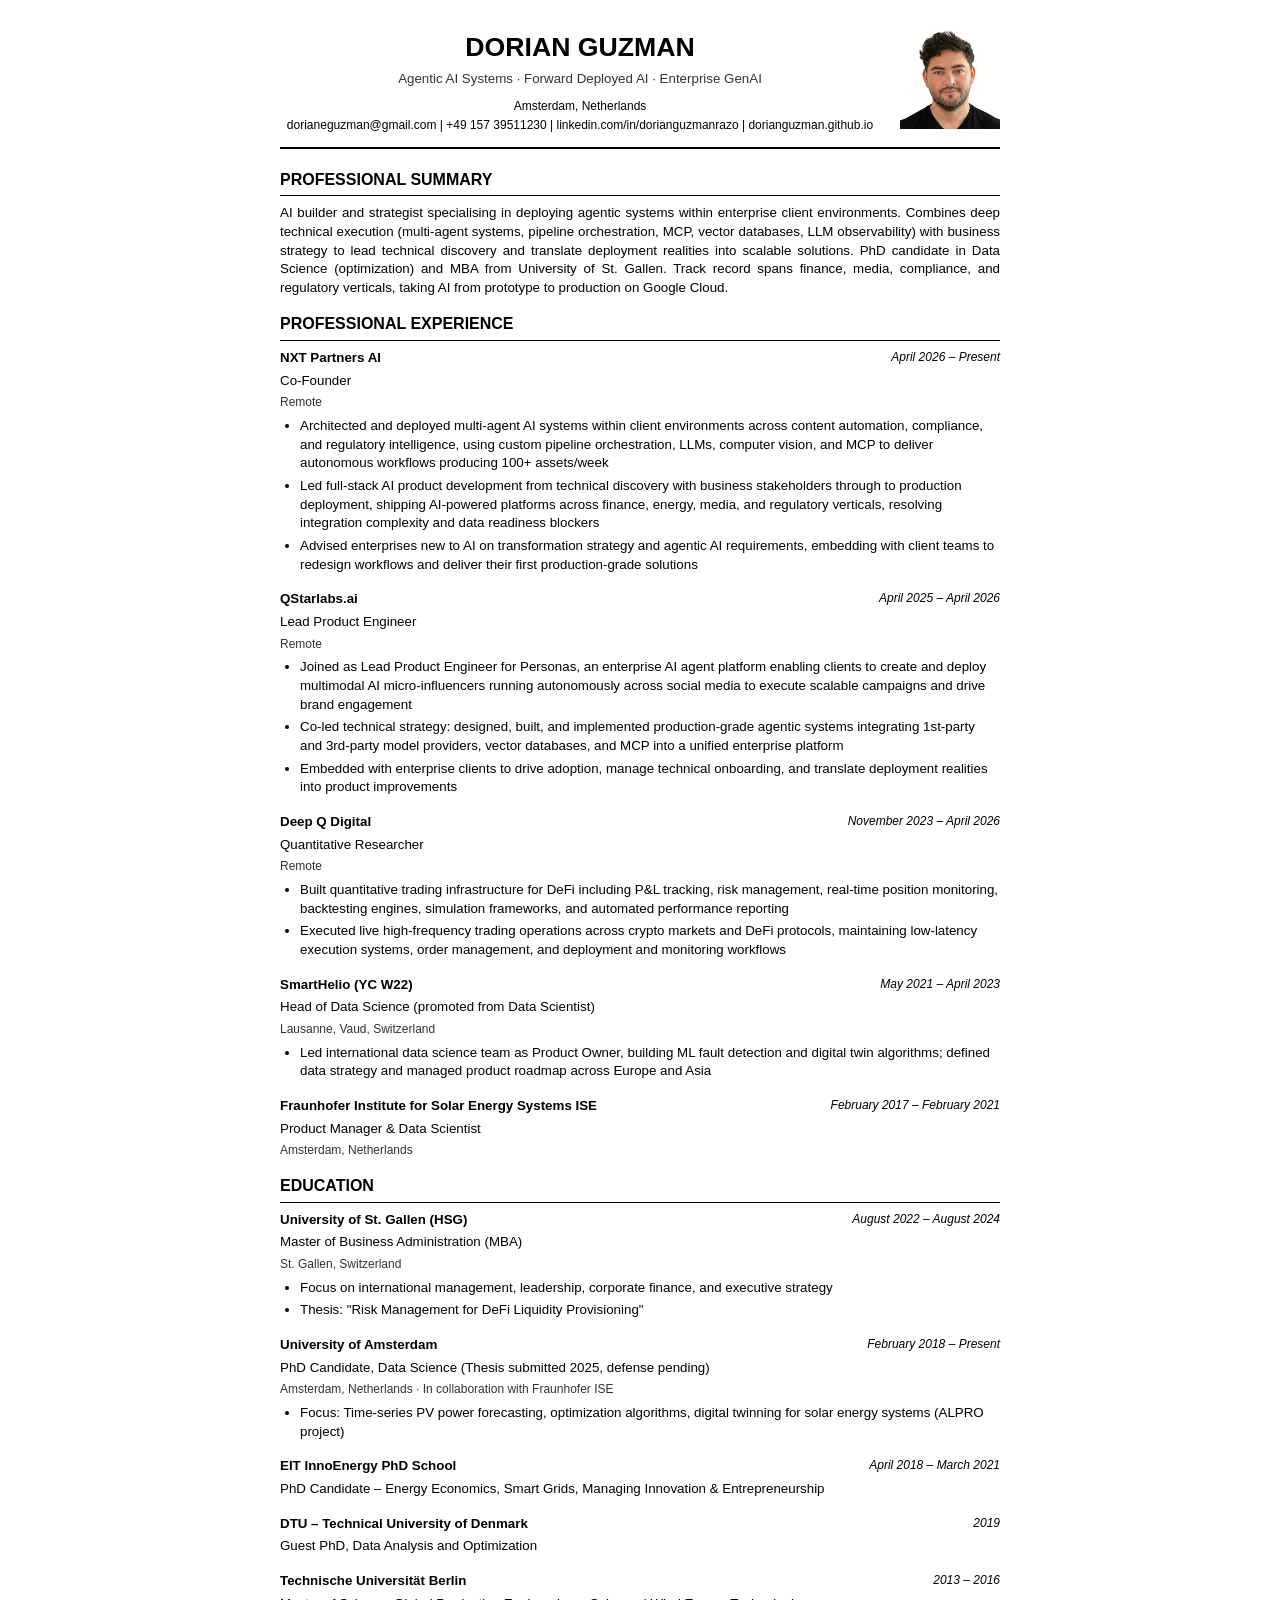
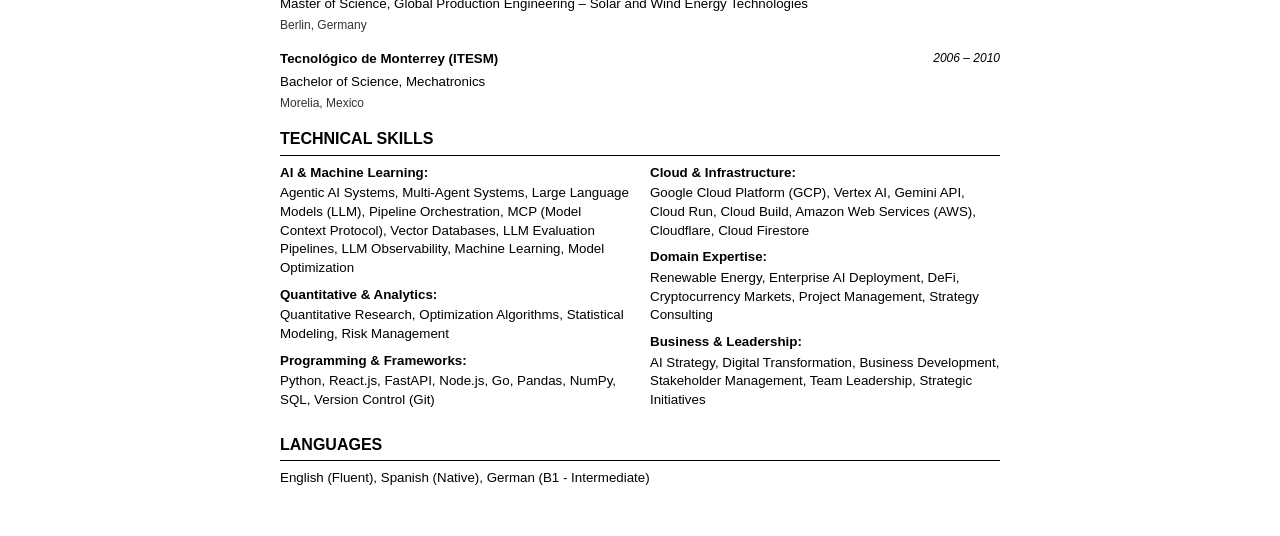
==== assets/CV_Amsterdam/cv-template.html @ 6118e619 "cv: update CV_Amsterdam locations from Freiburg/Germany to Amsterdam/Netherlands" ====
<!DOCTYPE html>
<html lang="en">
<head>
    <meta charset="UTF-8">
    <meta name="viewport" content="width=device-width, initial-scale=1.0">
    <title>Dorian Guzman - CV</title>
    <style>
        /* ATS-Optimized Styles - Simple, Clean, Parseable */
        * {
            margin: 0;
            padding: 0;
            box-sizing: border-box;
        }

        body {
            font-family: Arial, Helvetica, sans-serif;
            font-size: 10pt;
            line-height: 1.4;
            color: #000000;
            background: #ffffff;
            max-width: 8.5in;
            margin: 0 auto;
            padding: 0.3in 0.5in 0.5in 0.5in;
        }

        /* Header */
        .header {
            position: relative;
            text-align: center;
            margin-bottom: 20px;
            border-bottom: 2px solid #000000;
            padding-bottom: 10px;
            min-height: 120px;
        }

        .profile-photo {
            position: absolute;
            right: 0;
            top: 0;
            width: 100px;
            height: 100px;
            object-fit: cover;
        }

        .name {
            font-size: 20pt;
            font-weight: bold;
            margin-bottom: 4px;
            padding-right: 120px;
        }

        .title-line {
            font-size: 10pt;
            color: #333333;
            margin-bottom: 8px;
            padding-right: 120px;
        }

        .contact {
            font-size: 9pt;
            line-height: 1.6;
            padding-right: 120px;
        }

        .contact a {
            color: #000000;
            text-decoration: none;
        }

        /* Section Headings */
        h2 {
            font-size: 12pt;
            font-weight: bold;
            text-transform: uppercase;
            margin-top: 16px;
            margin-bottom: 8px;
            border-bottom: 1px solid #000000;
            padding-bottom: 4px;
        }

        /* Summary */
        .summary {
            margin-bottom: 16px;
            text-align: justify;
        }

        /* Experience & Education Entries */
        .entry {
            margin-bottom: 16px;
        }

        .entry-header {
            display: flex;
            justify-content: space-between;
            margin-bottom: 4px;
        }

        .company, .school {
            font-weight: bold;
            font-size: 10pt;
        }

        .dates {
            font-style: italic;
            font-size: 9pt;
        }

        .title, .degree {
            font-size: 10pt;
            margin-bottom: 4px;
        }

        .location {
            font-size: 9pt;
            color: #333333;
            margin-bottom: 6px;
        }

        /* Bullet Points */
        ul {
            margin-left: 20px;
            margin-top: 4px;
        }

        li {
            margin-bottom: 4px;
        }

        /* Skills */
        .skills-list {
            columns: 2;
            column-gap: 20px;
        }

        .skill-category {
            margin-bottom: 8px;
            break-inside: avoid;
        }

        .skill-category strong {
            display: block;
            margin-bottom: 2px;
        }

        /* Publications */
        .publication {
            margin-bottom: 8px;
            text-align: justify;
        }

        /* Print Optimization - Match Screen Rendering Exactly */
        @media print {
            * {
                -webkit-print-color-adjust: exact !important;
                print-color-adjust: exact !important;
            }

            /* Keep exact same dimensions as screen */
            body {
                padding: 0 0.02in 0.5in 0.02in !important;  /* top 0.05in, right 0.02in, bottom 0.5in, left 0.02in */
                margin: 0 !important;
                max-width: 8.5in !important;
            }

            /* Prevent page breaks inside important sections */
            .entry, .skill-category, .header {
                page-break-inside: avoid;
                break-inside: avoid;
            }

            h2 {
                page-break-after: avoid;
            }

            /* Ensure images print */
            img {
                max-width: 100%;
            }

            /* Remove any links underlines in print */
            a {
                text-decoration: none !important;
            }
        }

    </style>
</head>
<body>

<!-- Header -->
<div class="header">
    <img src="../images/profile.png" alt="Dorian Guzman" class="profile-photo">
    <div class="name">DORIAN GUZMAN</div>
    <div class="title-line">Agentic AI Systems · Forward Deployed AI · Enterprise GenAI</div>
    <div class="contact">
        Amsterdam, Netherlands<br>
        <a href="mailto:dorianeguzman@gmail.com">dorianeguzman@gmail.com</a> |
        +49 157 39511230 |
        <a href="https://linkedin.com/in/dorianguzmanrazo">linkedin.com/in/dorianguzmanrazo</a> |
        <a href="https://dorianguzman.github.io">dorianguzman.github.io</a>
    </div>
</div>

<!-- Professional Summary -->
<h2>Professional Summary</h2>
<div class="summary">
AI builder and strategist specialising in deploying agentic systems within enterprise client environments. Combines deep technical execution (multi-agent systems, pipeline orchestration, MCP, vector databases, LLM observability) with business strategy to lead technical discovery and translate deployment realities into scalable solutions. PhD candidate in Data Science (optimization) and MBA from University of St. Gallen. Track record spans finance, media, compliance, and regulatory verticals, taking AI from prototype to production on Google Cloud.
</div>

<!-- Experience -->
<h2>Professional Experience</h2>

<div class="entry">
    <div class="entry-header">
        <div class="company">NXT Partners AI</div>
        <div class="dates">April 2026 – Present</div>
    </div>
    <div class="title">Co-Founder</div>
    <div class="location">Remote</div>
    <ul>
        <li>Architected and deployed multi-agent AI systems within client environments across content automation, compliance, and regulatory intelligence, using custom pipeline orchestration, LLMs, computer vision, and MCP to deliver autonomous workflows producing 100+ assets/week</li>
<li>Led full-stack AI product development from technical discovery with business stakeholders through to production deployment, shipping AI-powered platforms across finance, energy, media, and regulatory verticals, resolving integration complexity and data readiness blockers</li>
        <li>Advised enterprises new to AI on transformation strategy and agentic AI requirements, embedding with client teams to redesign workflows and deliver their first production-grade solutions</li>
    </ul>
</div>

<div class="entry">
    <div class="entry-header">
        <div class="company">QStarlabs.ai</div>
        <div class="dates">April 2025 – April 2026</div>
    </div>
    <div class="title">Lead Product Engineer</div>
    <div class="location">Remote</div>
    <ul>
        <li>Joined as Lead Product Engineer for Personas, an enterprise AI agent platform enabling clients to create and deploy multimodal AI micro-influencers running autonomously across social media to execute scalable campaigns and drive brand engagement</li>
        <li>Co-led technical strategy: designed, built, and implemented production-grade agentic systems integrating 1st-party and 3rd-party model providers, vector databases, and MCP into a unified enterprise platform</li>
        <li>Embedded with enterprise clients to drive adoption, manage technical onboarding, and translate deployment realities into product improvements</li>
    </ul>
</div>

<div class="entry">
    <div class="entry-header">
        <div class="company">Deep Q Digital</div>
        <div class="dates">November 2023 – April 2026</div>
    </div>
    <div class="title">Quantitative Researcher</div>
    <div class="location">Remote</div>
    <ul>
        <li>Built quantitative trading infrastructure for DeFi including P&L tracking, risk management, real-time position monitoring, backtesting engines, simulation frameworks, and automated performance reporting</li>
        <li>Executed live high-frequency trading operations across crypto markets and DeFi protocols, maintaining low-latency execution systems, order management, and deployment and monitoring workflows</li>
    </ul>
</div>

<div class="entry">
    <div class="entry-header">
        <div class="company">SmartHelio (YC W22)</div>
        <div class="dates">May 2021 – April 2023</div>
    </div>
    <div class="title">Head of Data Science (promoted from Data Scientist)</div>
    <div class="location">Lausanne, Vaud, Switzerland</div>
    <ul>
        <li>Led international data science team as Product Owner, building ML fault detection and digital twin algorithms; defined data strategy and managed product roadmap across Europe and Asia</li>
    </ul>
</div>

<div class="entry">
    <div class="entry-header">
        <div class="company">Fraunhofer Institute for Solar Energy Systems ISE</div>
        <div class="dates">February 2017 – February 2021</div>
    </div>
    <div class="title">Product Manager & Data Scientist</div>
    <div class="location">Amsterdam, Netherlands</div>
</div>

<!-- Education -->
<h2>Education</h2>

<div class="entry">
    <div class="entry-header">
        <div class="school">University of St. Gallen (HSG)</div>
        <div class="dates">August 2022 – August 2024</div>
    </div>
    <div class="degree">Master of Business Administration (MBA)</div>
    <div class="location">St. Gallen, Switzerland</div>
    <ul>
        <li>Focus on international management, leadership, corporate finance, and executive strategy</li>
        <li>Thesis: "Risk Management for DeFi Liquidity Provisioning"</li>
    </ul>
</div>

<div class="entry">
    <div class="entry-header">
        <div class="school">University of Amsterdam</div>
        <div class="dates">February 2018 – Present</div>
    </div>
    <div class="degree">PhD Candidate, Data Science (Thesis submitted 2025, defense pending)</div>
    <div class="location">Amsterdam, Netherlands · In collaboration with Fraunhofer ISE</div>
    <ul>
        <li>Focus: Time-series PV power forecasting, optimization algorithms, digital twinning for solar energy systems (ALPRO project)</li>
    </ul>
</div>

<div class="entry">
    <div class="entry-header">
        <div class="school">EIT InnoEnergy PhD School</div>
        <div class="dates">April 2018 – March 2021</div>
    </div>
    <div class="degree">PhD Candidate – Energy Economics, Smart Grids, Managing Innovation & Entrepreneurship</div>
</div>

<div class="entry">
    <div class="entry-header">
        <div class="school">DTU – Technical University of Denmark</div>
        <div class="dates">2019</div>
    </div>
    <div class="degree">Guest PhD, Data Analysis and Optimization</div>
</div>

<div class="entry">
    <div class="entry-header">
        <div class="school">Technische Universität Berlin</div>
        <div class="dates">2013 – 2016</div>
    </div>
    <div class="degree">Master of Science, Global Production Engineering – Solar and Wind Energy Technologies</div>
    <div class="location">Berlin, Germany</div>
</div>

<div class="entry">
    <div class="entry-header">
        <div class="school">Tecnológico de Monterrey (ITESM)</div>
        <div class="dates">2006 – 2010</div>
    </div>
    <div class="degree">Bachelor of Science, Mechatronics</div>
    <div class="location">Morelia, Mexico</div>
</div>

<!-- Technical Skills -->
<h2>Technical Skills</h2>
<div class="skills-list">
    <div class="skill-category">
        <strong>AI & Machine Learning:</strong> Agentic AI Systems, Multi-Agent Systems, Large Language Models (LLM), Pipeline Orchestration, MCP (Model Context Protocol), Vector Databases, LLM Evaluation Pipelines, LLM Observability, Machine Learning, Model Optimization
    </div>
    <div class="skill-category">
        <strong>Quantitative & Analytics:</strong> Quantitative Research, Optimization Algorithms, Statistical Modeling, Risk Management
    </div>
    <div class="skill-category">
        <strong>Programming & Frameworks:</strong> Python, React.js, FastAPI, Node.js, Go, Pandas, NumPy, SQL, Version Control (Git)
    </div>
    <div class="skill-category">
        <strong>Cloud & Infrastructure:</strong> Google Cloud Platform (GCP), Vertex AI, Gemini API, Cloud Run, Cloud Build, Amazon Web Services (AWS), Cloudflare, Cloud Firestore
    </div>
    <div class="skill-category">
        <strong>Domain Expertise:</strong> Renewable Energy, Enterprise AI Deployment, DeFi, Cryptocurrency Markets, Project Management, Strategy Consulting
    </div>
    <div class="skill-category">
        <strong>Business & Leadership:</strong> AI Strategy, Digital Transformation, Business Development, Stakeholder Management, Team Leadership, Strategic Initiatives
    </div>
</div>

<!-- Languages -->
<h2>Languages</h2>
<p>English (Fluent), Spanish (Native), German (B1 - Intermediate)</p>

</body>
</html>
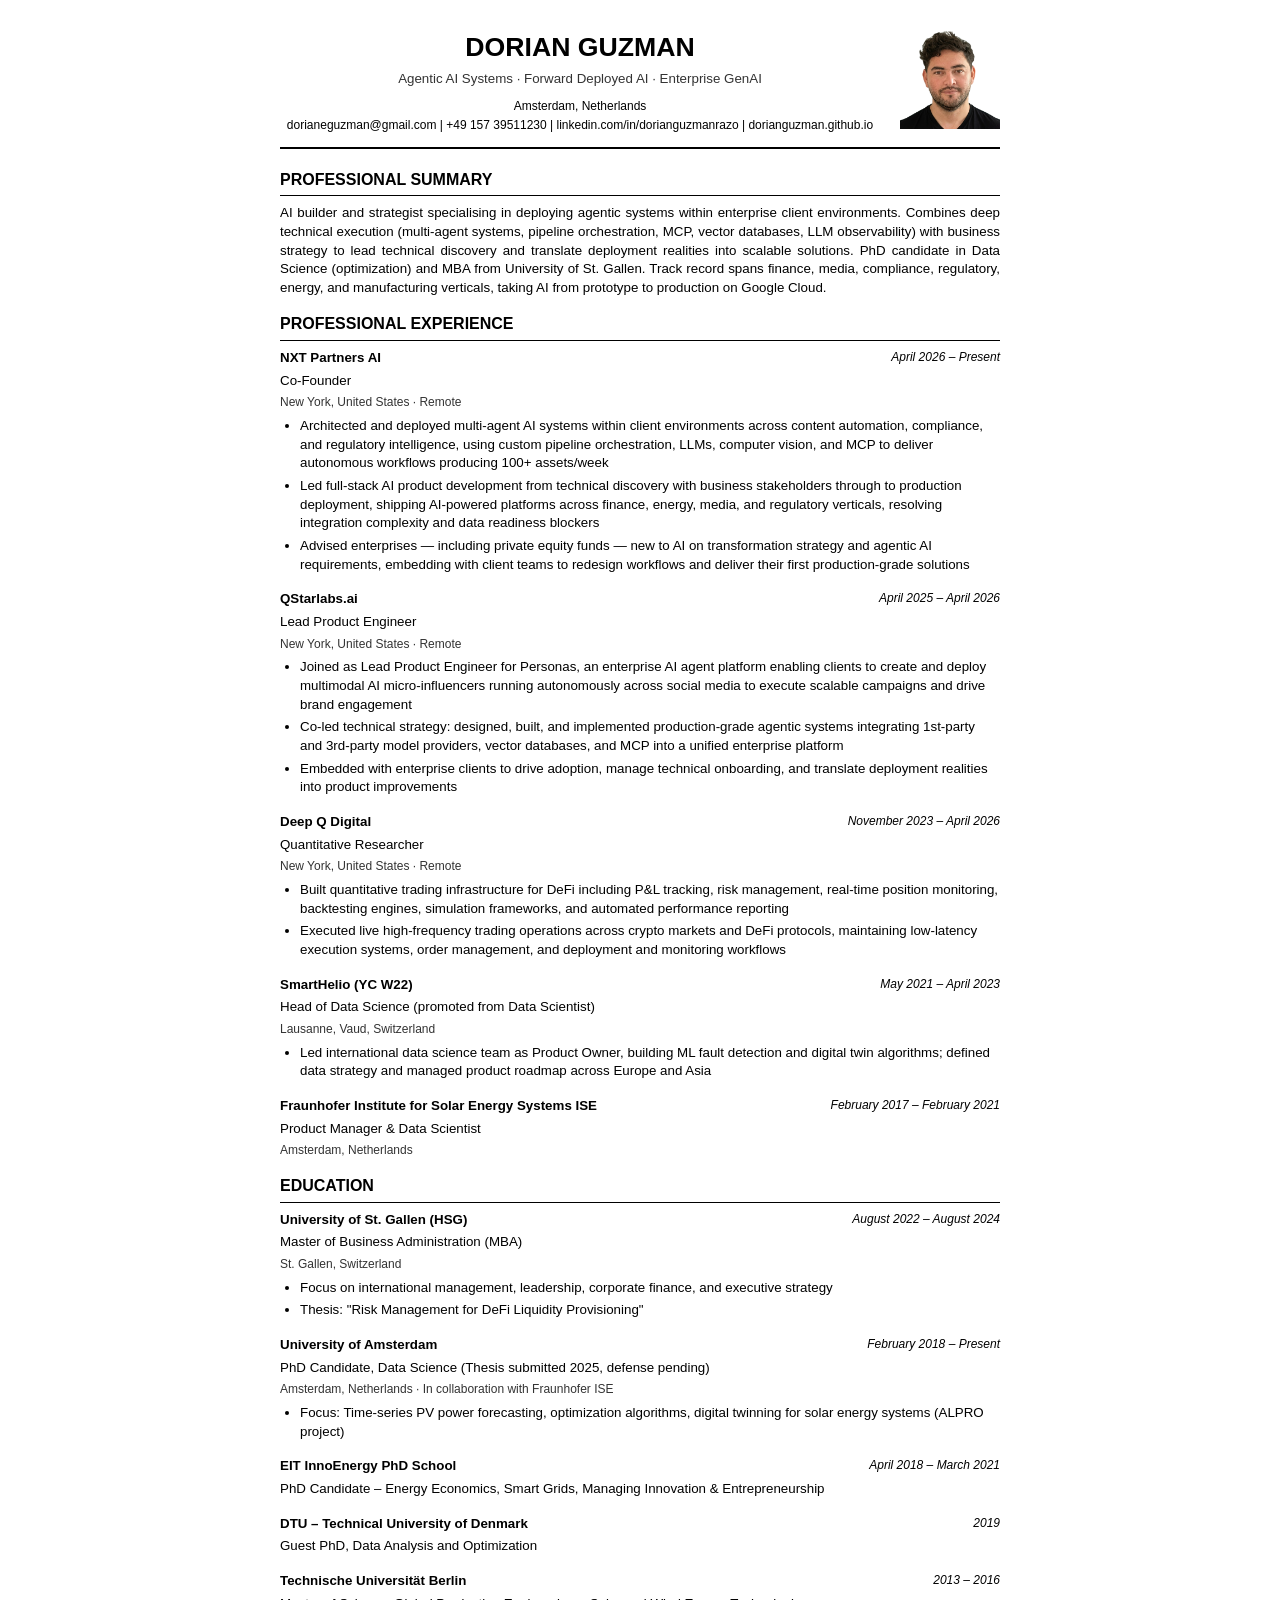
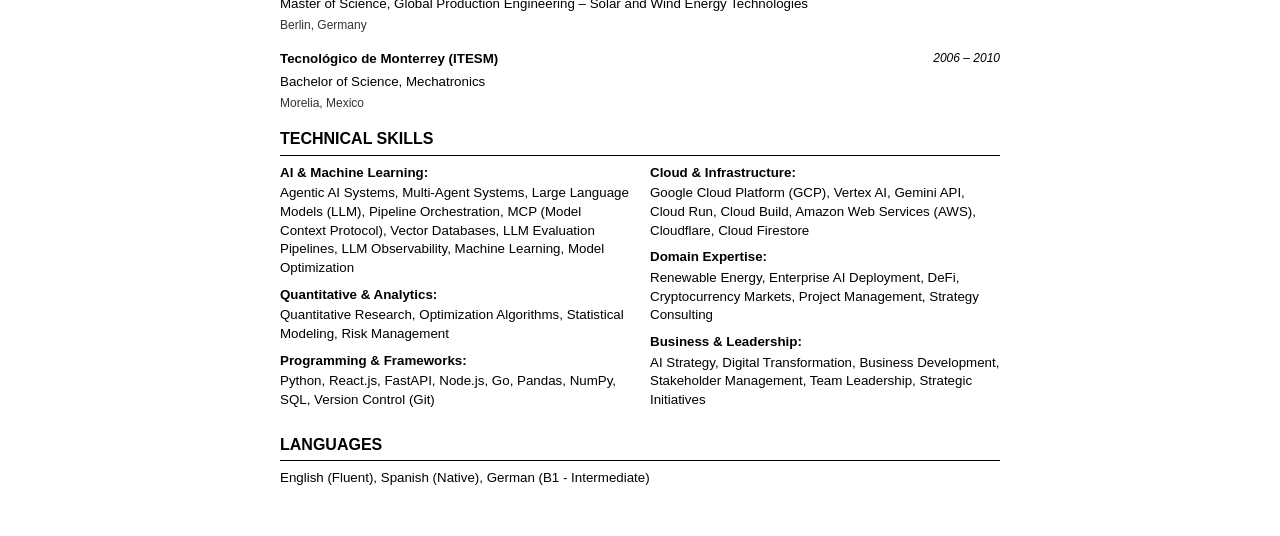
==== commit ee53f13e: "CV: add energy/manufacturing to track record, NY location for last 3 roles, PE mention in advisory b" ====
--- a/assets/CV_Amsterdam/cv-template.html
+++ b/assets/CV_Amsterdam/cv-template.html
@@ -204,7 +204,7 @@
 <!-- Professional Summary -->
 <h2>Professional Summary</h2>
 <div class="summary">
-AI builder and strategist specialising in deploying agentic systems within enterprise client environments. Combines deep technical execution (multi-agent systems, pipeline orchestration, MCP, vector databases, LLM observability) with business strategy to lead technical discovery and translate deployment realities into scalable solutions. PhD candidate in Data Science (optimization) and MBA from University of St. Gallen. Track record spans finance, media, compliance, and regulatory verticals, taking AI from prototype to production on Google Cloud.
+AI builder and strategist specialising in deploying agentic systems within enterprise client environments. Combines deep technical execution (multi-agent systems, pipeline orchestration, MCP, vector databases, LLM observability) with business strategy to lead technical discovery and translate deployment realities into scalable solutions. PhD candidate in Data Science (optimization) and MBA from University of St. Gallen. Track record spans finance, media, compliance, regulatory, energy, and manufacturing verticals, taking AI from prototype to production on Google Cloud.
 </div>
 
 <!-- Experience -->
@@ -216,11 +216,11 @@
         <div class="dates">April 2026 – Present</div>
     </div>
     <div class="title">Co-Founder</div>
-    <div class="location">Remote</div>
+    <div class="location">New York, United States · Remote</div>
     <ul>
         <li>Architected and deployed multi-agent AI systems within client environments across content automation, compliance, and regulatory intelligence, using custom pipeline orchestration, LLMs, computer vision, and MCP to deliver autonomous workflows producing 100+ assets/week</li>
 <li>Led full-stack AI product development from technical discovery with business stakeholders through to production deployment, shipping AI-powered platforms across finance, energy, media, and regulatory verticals, resolving integration complexity and data readiness blockers</li>
-        <li>Advised enterprises new to AI on transformation strategy and agentic AI requirements, embedding with client teams to redesign workflows and deliver their first production-grade solutions</li>
+        <li>Advised enterprises — including private equity funds — new to AI on transformation strategy and agentic AI requirements, embedding with client teams to redesign workflows and deliver their first production-grade solutions</li>
     </ul>
 </div>
 
@@ -230,7 +230,7 @@
         <div class="dates">April 2025 – April 2026</div>
     </div>
     <div class="title">Lead Product Engineer</div>
-    <div class="location">Remote</div>
+    <div class="location">New York, United States · Remote</div>
     <ul>
         <li>Joined as Lead Product Engineer for Personas, an enterprise AI agent platform enabling clients to create and deploy multimodal AI micro-influencers running autonomously across social media to execute scalable campaigns and drive brand engagement</li>
         <li>Co-led technical strategy: designed, built, and implemented production-grade agentic systems integrating 1st-party and 3rd-party model providers, vector databases, and MCP into a unified enterprise platform</li>
@@ -244,7 +244,7 @@
         <div class="dates">November 2023 – April 2026</div>
     </div>
     <div class="title">Quantitative Researcher</div>
-    <div class="location">Remote</div>
+    <div class="location">New York, United States · Remote</div>
     <ul>
         <li>Built quantitative trading infrastructure for DeFi including P&L tracking, risk management, real-time position monitoring, backtesting engines, simulation frameworks, and automated performance reporting</li>
         <li>Executed live high-frequency trading operations across crypto markets and DeFi protocols, maintaining low-latency execution systems, order management, and deployment and monitoring workflows</li>
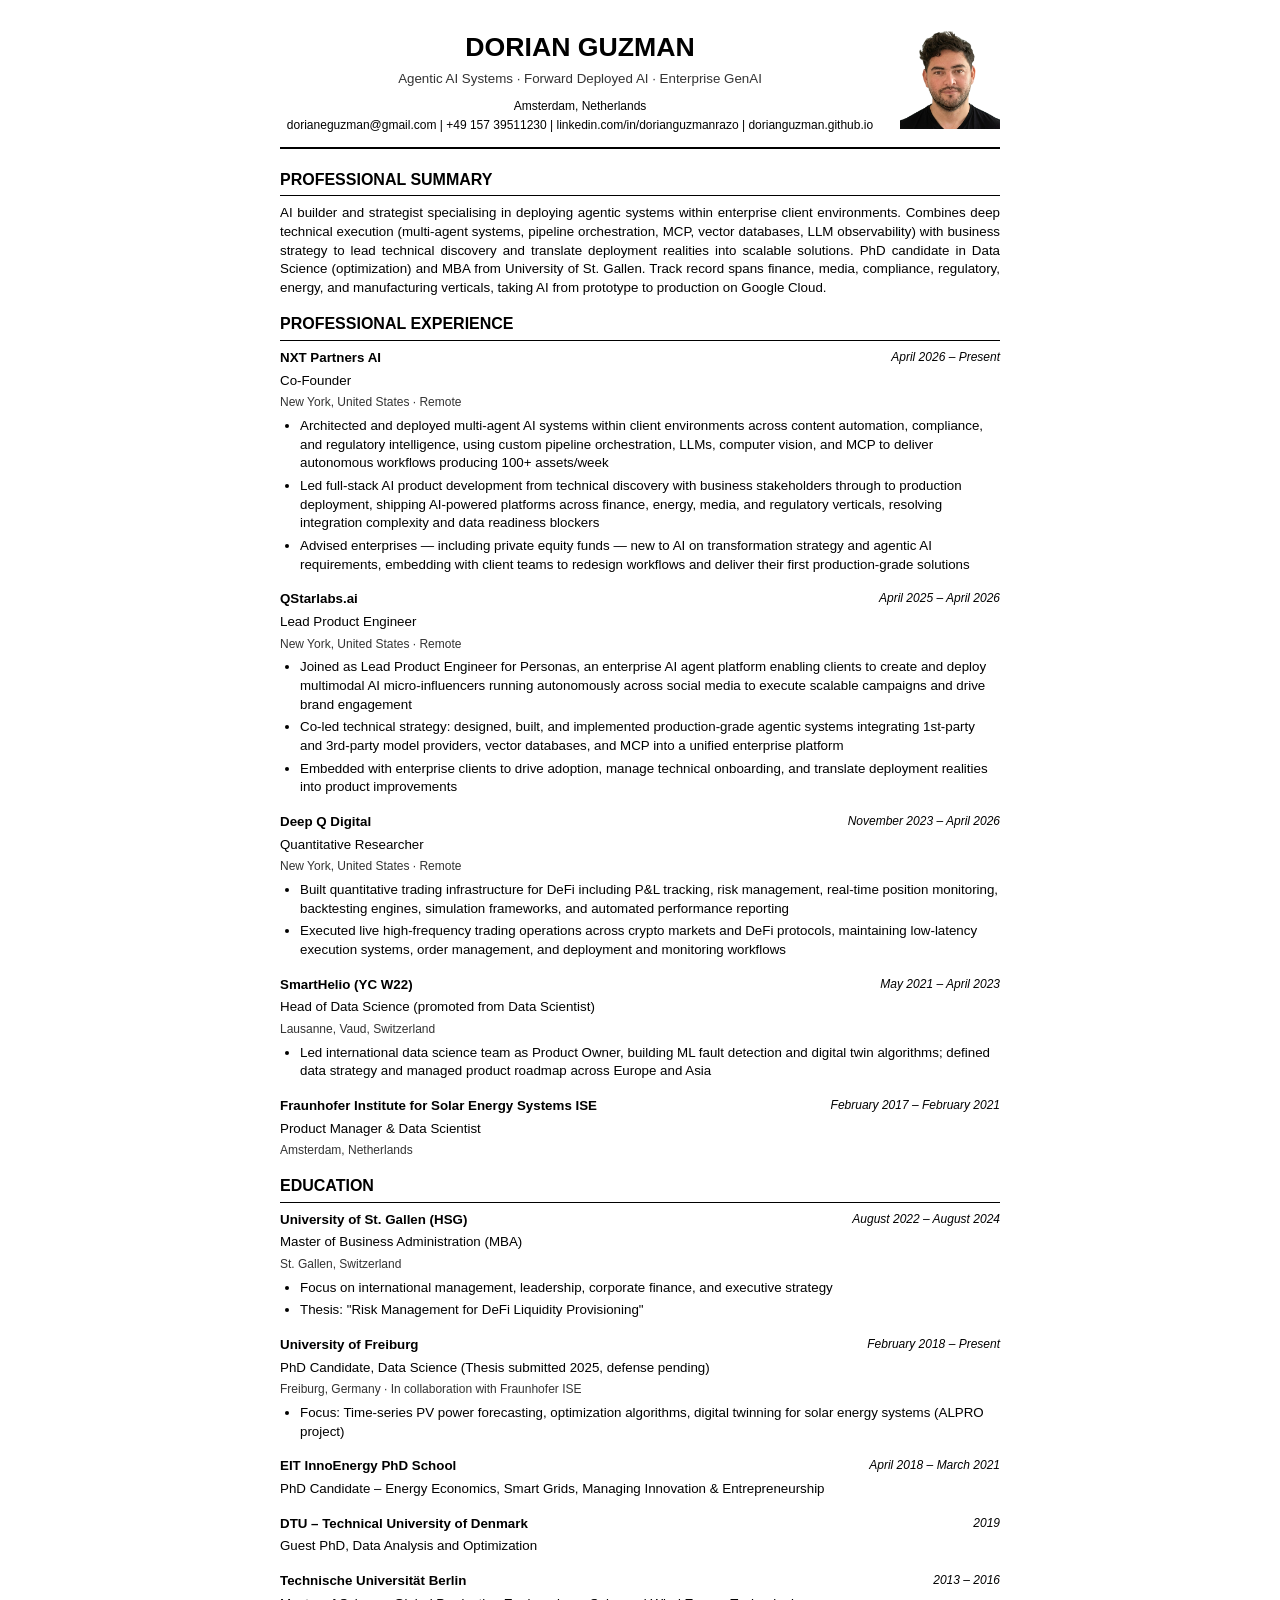
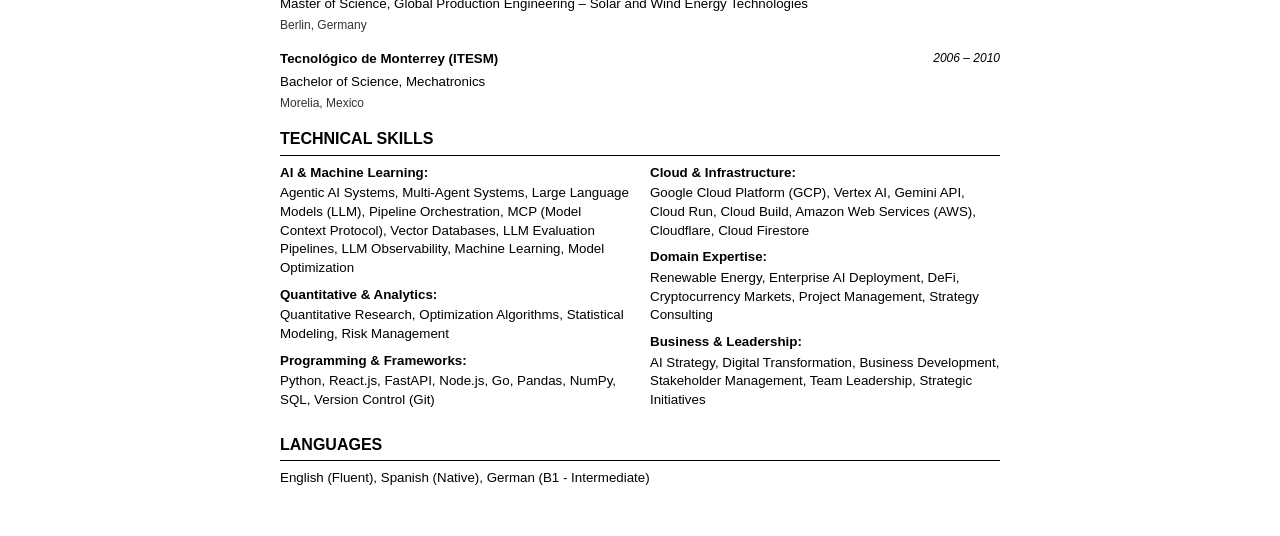
==== commit 0de59f68: "fix: correct PhD institution to University of Freiburg" ====
--- a/assets/CV_Amsterdam/cv-template.html
+++ b/assets/CV_Amsterdam/cv-template.html
@@ -290,11 +290,11 @@
 
 <div class="entry">
     <div class="entry-header">
-        <div class="school">University of Amsterdam</div>
+        <div class="school">University of Freiburg</div>
         <div class="dates">February 2018 – Present</div>
     </div>
     <div class="degree">PhD Candidate, Data Science (Thesis submitted 2025, defense pending)</div>
-    <div class="location">Amsterdam, Netherlands · In collaboration with Fraunhofer ISE</div>
+    <div class="location">Freiburg, Germany · In collaboration with Fraunhofer ISE</div>
     <ul>
         <li>Focus: Time-series PV power forecasting, optimization algorithms, digital twinning for solar energy systems (ALPRO project)</li>
     </ul>
